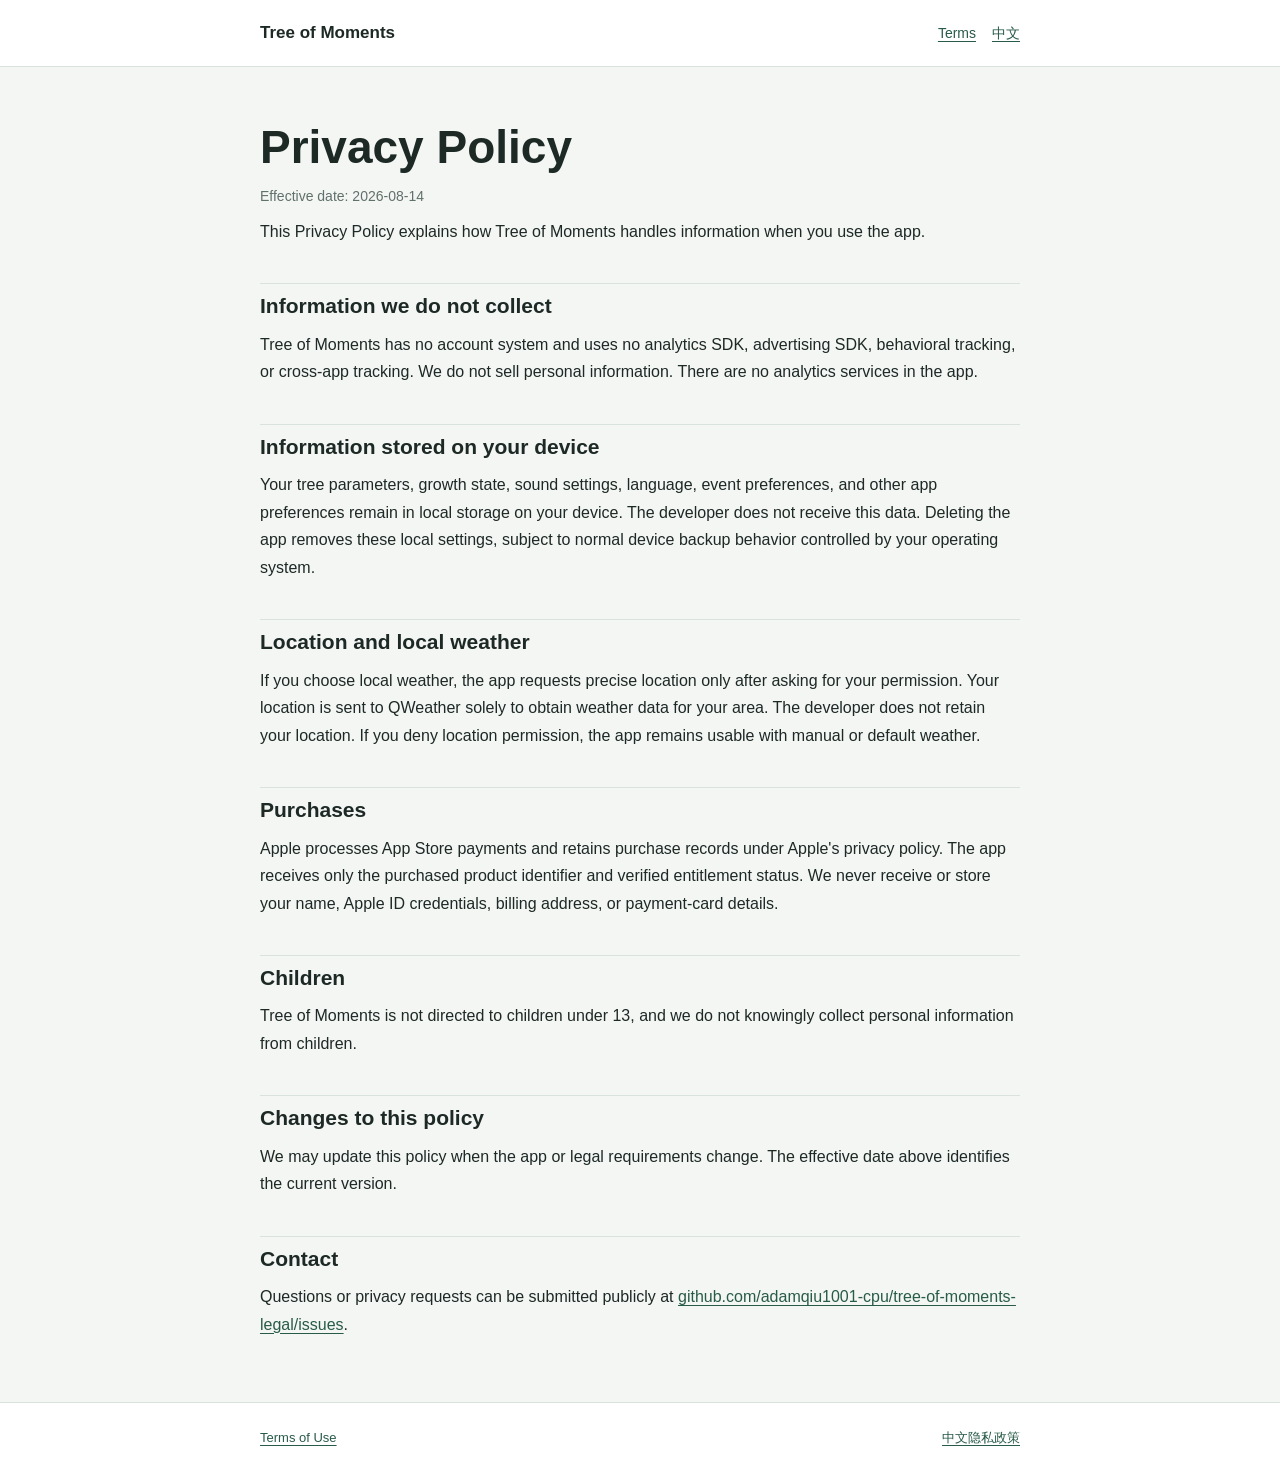
==== en/privacy.html @ 3c872657 "Add English legal pages" ====
<!doctype html>
<html lang="en">
<head>
  <meta charset="utf-8">
  <meta name="viewport" content="width=device-width, initial-scale=1">
  <title>Privacy Policy - Tree of Moments</title>
  <link rel="stylesheet" href="../styles.css">
</head>
<body>
  <header class="site-header">
    <div class="site-header__inner">
      <a class="brand" href="../index.html">Tree of Moments</a>
      <nav class="language-nav" aria-label="Language and document navigation">
        <a href="terms.html">Terms</a><a href="../zh/privacy.html">中文</a>
      </nav>
    </div>
  </header>
  <main class="document">
    <h1>Privacy Policy</h1>
    <p class="effective-date">Effective date: 2026-08-14</p>
    <p>This Privacy Policy explains how Tree of Moments handles information when you use the app.</p>

    <h2>Information we do not collect</h2>
    <p>Tree of Moments has no account system and uses no analytics SDK, advertising SDK, behavioral tracking, or cross-app tracking. We do not sell personal information. There are no analytics services in the app.</p>

    <h2>Information stored on your device</h2>
    <p>Your tree parameters, growth state, sound settings, language, event preferences, and other app preferences remain in local storage on your device. The developer does not receive this data. Deleting the app removes these local settings, subject to normal device backup behavior controlled by your operating system.</p>

    <h2>Location and local weather</h2>
    <p>If you choose local weather, the app requests precise location only after asking for your permission. Your location is sent to QWeather solely to obtain weather data for your area. The developer does not retain your location. If you deny location permission, the app remains usable with manual or default weather.</p>

    <h2>Purchases</h2>
    <p>Apple processes App Store payments and retains purchase records under Apple's privacy policy. The app receives only the purchased product identifier and verified entitlement status. We never receive or store your name, Apple ID credentials, billing address, or payment-card details.</p>

    <h2>Children</h2>
    <p>Tree of Moments is not directed to children under 13, and we do not knowingly collect personal information from children.</p>

    <h2>Changes to this policy</h2>
    <p>We may update this policy when the app or legal requirements change. The effective date above identifies the current version.</p>

    <h2>Contact</h2>
    <p>Questions or privacy requests can be submitted publicly at <a href="https://github.com/adamqiu1001-cpu/tree-of-moments-legal/issues">github.com/adamqiu1001-cpu/tree-of-moments-legal/issues</a>.</p>
  </main>
  <footer class="site-footer"><div class="site-footer__inner"><a href="terms.html">Terms of Use</a><a href="../zh/privacy.html">中文隐私政策</a></div></footer>
</body>
</html>
---- styles.css ----
:root {
  color-scheme: light;
  --ink: #1d2925;
  --muted: #60706a;
  --line: #d9e2dd;
  --paper: #f4f6f4;
  --surface: #ffffff;
  --pine: #285b48;
  --coral: #b96250;
}

* {
  box-sizing: border-box;
}

html {
  background: var(--paper);
}

body {
  margin: 0;
  color: var(--ink);
  font-family: Inter, -apple-system, BlinkMacSystemFont, "Segoe UI", "PingFang SC", "Microsoft YaHei", sans-serif;
  font-size: 16px;
  line-height: 1.72;
  letter-spacing: 0;
}

a {
  color: var(--pine);
  text-underline-offset: 3px;
}

a:hover {
  color: var(--coral);
}

.site-header {
  border-bottom: 1px solid var(--line);
  background: var(--surface);
}

.site-header__inner,
.document,
.site-footer__inner {
  width: min(100% - 40px, 760px);
  margin: 0 auto;
}

.site-header__inner {
  display: flex;
  align-items: center;
  justify-content: space-between;
  min-height: 66px;
  gap: 20px;
}

.brand {
  color: var(--ink);
  font-size: 17px;
  font-weight: 700;
  text-decoration: none;
}

.language-nav {
  display: flex;
  gap: 16px;
  font-size: 14px;
}

.document {
  padding: 54px 0 64px;
}

.document h1 {
  margin: 0 0 8px;
  font-size: clamp(30px, 7vw, 46px);
  line-height: 1.15;
  font-weight: 700;
}

.effective-date {
  margin: 0 0 38px;
  color: var(--muted);
  font-size: 14px;
}

.document h2 {
  margin: 38px 0 10px;
  padding-top: 8px;
  border-top: 1px solid var(--line);
  font-size: 21px;
  line-height: 1.35;
}

.document p,
.document ul {
  margin: 10px 0 0;
}

.document ul {
  padding-left: 23px;
}

.document li + li {
  margin-top: 7px;
}

.notice {
  margin: 28px 0;
  border-left: 4px solid var(--pine);
  padding: 16px 18px;
  background: #eaf1ed;
}

.language-choice {
  display: grid;
  grid-template-columns: repeat(2, minmax(0, 1fr));
  gap: 14px;
  margin-top: 34px;
}

.language-choice a {
  border: 1px solid var(--line);
  border-radius: 7px;
  padding: 20px;
  background: var(--surface);
  color: var(--ink);
  font-weight: 700;
  text-decoration: none;
}

.language-choice a:hover {
  border-color: var(--pine);
  color: var(--pine);
}

.site-footer {
  border-top: 1px solid var(--line);
  background: var(--surface);
  color: var(--muted);
  font-size: 13px;
}

.site-footer__inner {
  display: flex;
  justify-content: space-between;
  gap: 20px;
  padding: 24px 0;
}

@media (max-width: 560px) {
  .site-header__inner,
  .document,
  .site-footer__inner {
    width: min(100% - 28px, 760px);
  }

  .site-header__inner,
  .site-footer__inner {
    align-items: flex-start;
    flex-direction: column;
    padding: 16px 0;
  }

  .document {
    padding: 38px 0 48px;
  }

  .language-choice {
    grid-template-columns: 1fr;
  }
}
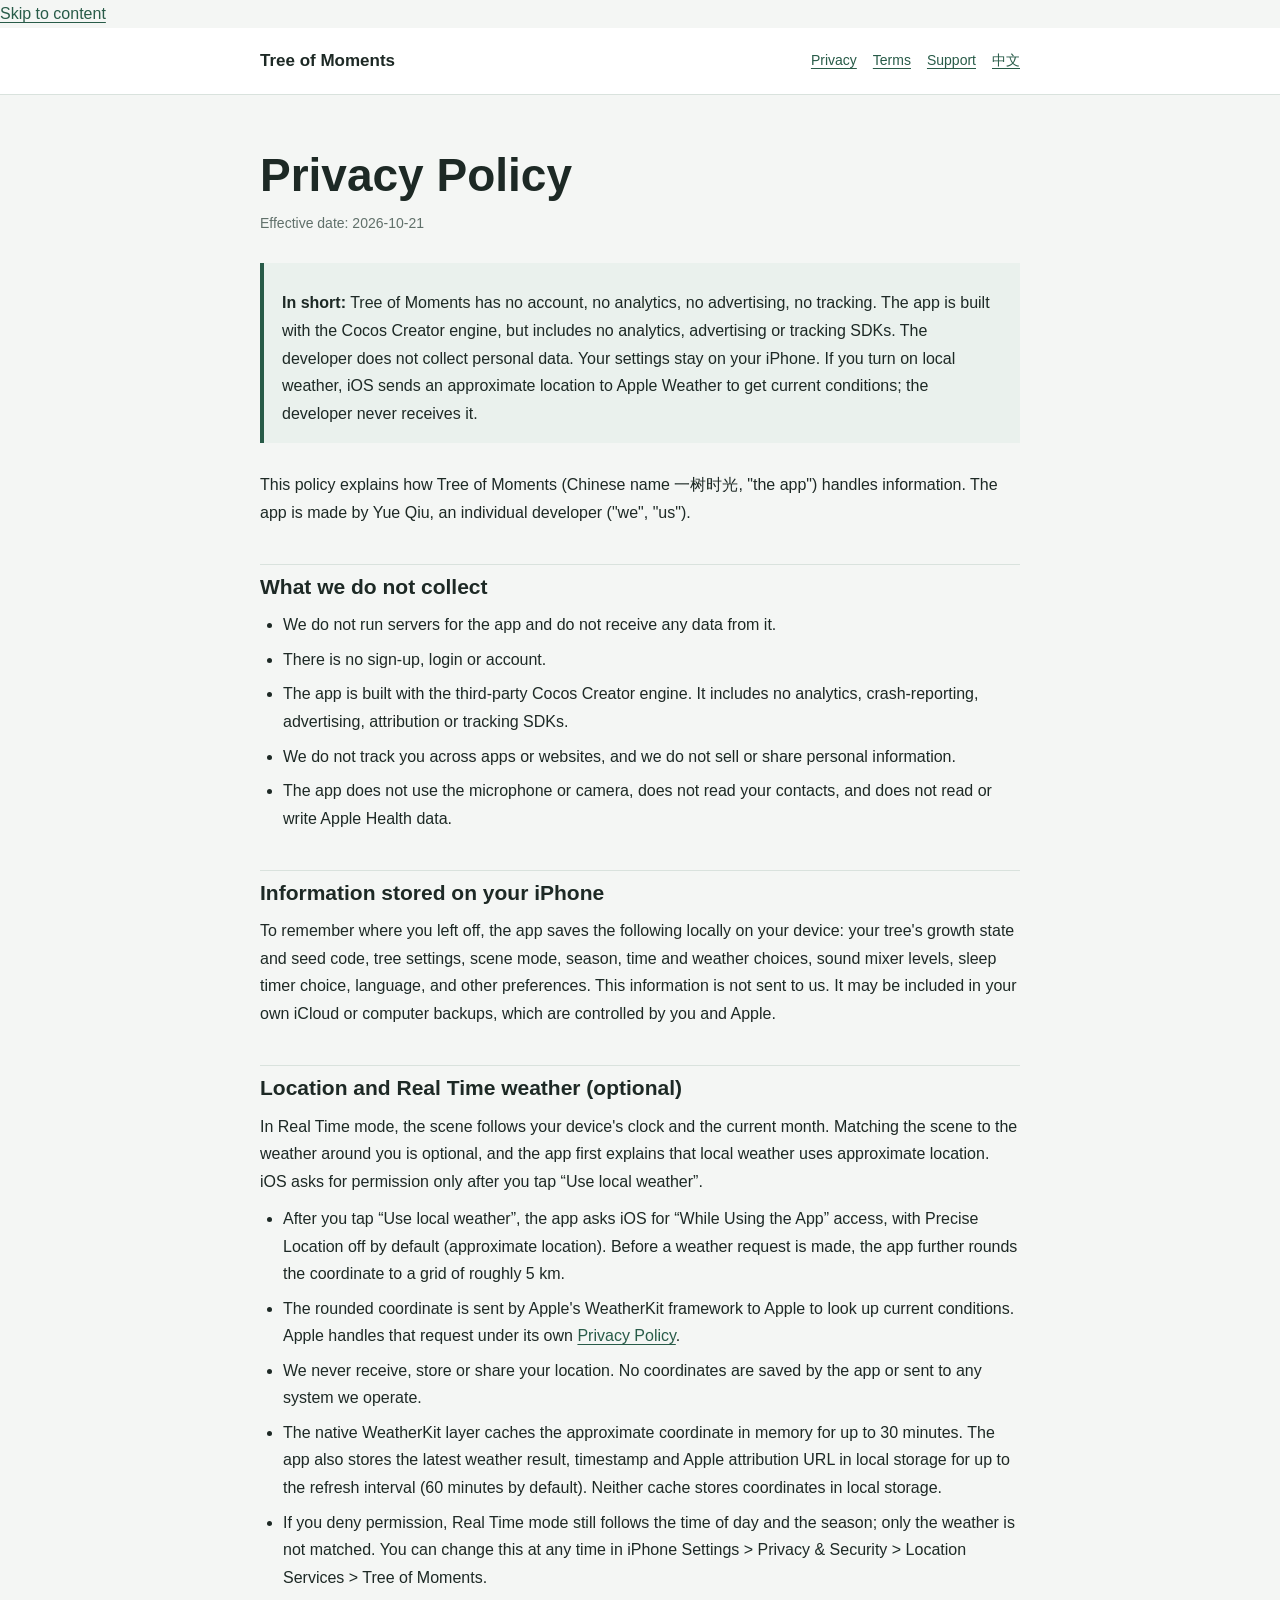
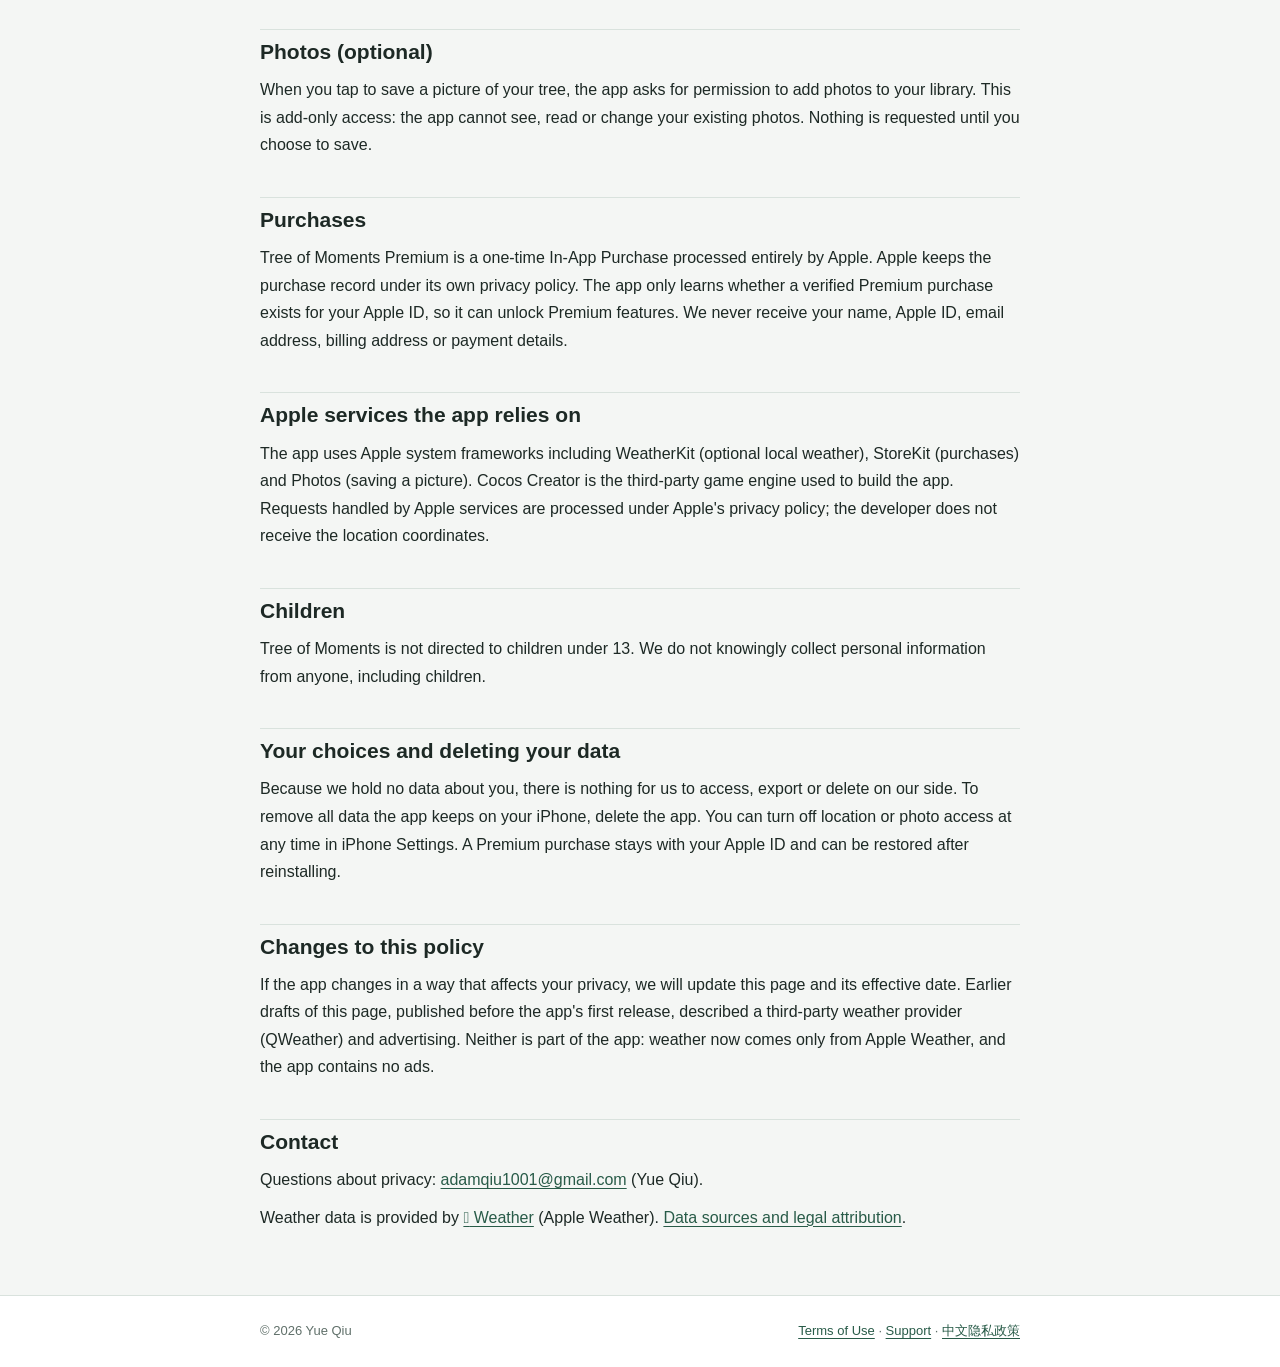
==== commit e2b90372: "Add files via upload Update legal pages for App Store v1" ====
--- a/en/privacy.html
+++ b/en/privacy.html
@@ -4,43 +4,79 @@
   <meta charset="utf-8">
   <meta name="viewport" content="width=device-width, initial-scale=1">
   <title>Privacy Policy - Tree of Moments</title>
+  <meta name="description" content="Privacy Policy for Tree of Moments (一树时光) for iPhone.">
   <link rel="stylesheet" href="../styles.css">
 </head>
 <body>
+  <a class="skip-link" href="#main">Skip to content</a>
   <header class="site-header">
     <div class="site-header__inner">
       <a class="brand" href="../index.html">Tree of Moments</a>
-      <nav class="language-nav" aria-label="Language and document navigation">
-        <a href="terms.html">Terms</a><a href="../zh/privacy.html">中文</a>
+      <nav class="language-nav" aria-label="Document and language navigation">
+        <a href="privacy.html" aria-current="page">Privacy</a>
+        <a href="terms.html">Terms</a>
+        <a href="support.html">Support</a>
+        <a href="../zh/privacy.html" lang="zh-Hans">中文</a>
       </nav>
     </div>
   </header>
-  <main class="document">
+  <main class="document" id="main">
     <h1>Privacy Policy</h1>
-    <p class="effective-date">Effective date: 2026-08-14</p>
-    <p>This Privacy Policy explains how Tree of Moments handles information when you use the app.</p>
+    <p class="effective-date">Effective date: 2026-10-21</p>
 
-    <h2>Information we do not collect</h2>
-    <p>Tree of Moments has no account system and uses no analytics SDK, advertising SDK, behavioral tracking, or cross-app tracking. We do not sell personal information. There are no analytics services in the app.</p>
+    <div class="notice">
+      <p><strong>In short:</strong> Tree of Moments has no account, no analytics, no advertising, no tracking. The app is built with the Cocos Creator engine, but includes no analytics, advertising or tracking SDKs. The developer does not collect personal data. Your settings stay on your iPhone. If you turn on local weather, iOS sends an approximate location to Apple Weather to get current conditions; the developer never receives it.</p>
+    </div>
 
-    <h2>Information stored on your device</h2>
-    <p>Your tree parameters, growth state, sound settings, language, event preferences, and other app preferences remain in local storage on your device. The developer does not receive this data. Deleting the app removes these local settings, subject to normal device backup behavior controlled by your operating system.</p>
+    <p>This policy explains how Tree of Moments (Chinese name 一树时光, "the app") handles information. The app is made by Yue Qiu, an individual developer ("we", "us").</p>
 
-    <h2>Location and local weather</h2>
-    <p>If you choose local weather, the app requests precise location only after asking for your permission. Your location is sent to QWeather solely to obtain weather data for your area. The developer does not retain your location. If you deny location permission, the app remains usable with manual or default weather.</p>
+    <h2>What we do not collect</h2>
+    <ul>
+      <li>We do not run servers for the app and do not receive any data from it.</li>
+      <li>There is no sign-up, login or account.</li>
+      <li>The app is built with the third-party Cocos Creator engine. It includes no analytics, crash-reporting, advertising, attribution or tracking SDKs.</li>
+      <li>We do not track you across apps or websites, and we do not sell or share personal information.</li>
+      <li>The app does not use the microphone or camera, does not read your contacts, and does not read or write Apple Health data.</li>
+    </ul>
+
+    <h2>Information stored on your iPhone</h2>
+    <p>To remember where you left off, the app saves the following locally on your device: your tree's growth state and seed code, tree settings, scene mode, season, time and weather choices, sound mixer levels, sleep timer choice, language, and other preferences. This information is not sent to us. It may be included in your own iCloud or computer backups, which are controlled by you and Apple.</p>
+
+    <h2>Location and Real Time weather (optional)</h2>
+    <p>In Real Time mode, the scene follows your device's clock and the current month. Matching the scene to the weather around you is optional, and the app first explains that local weather uses approximate location. iOS asks for permission only after you tap “Use local weather”.</p>
+    <ul>
+      <li>After you tap “Use local weather”, the app asks iOS for “While Using the App” access, with Precise Location off by default (approximate location). Before a weather request is made, the app further rounds the coordinate to a grid of roughly 5&nbsp;km.</li>
+      <li>The rounded coordinate is sent by Apple's WeatherKit framework to Apple to look up current conditions. Apple handles that request under its own <a href="https://www.apple.com/legal/privacy/">Privacy Policy</a>.</li>
+      <li>We never receive, store or share your location. No coordinates are saved by the app or sent to any system we operate.</li>
+      <li>The native WeatherKit layer caches the approximate coordinate in memory for up to 30 minutes. The app also stores the latest weather result, timestamp and Apple attribution URL in local storage for up to the refresh interval (60 minutes by default). Neither cache stores coordinates in local storage.</li>
+      <li>If you deny permission, Real Time mode still follows the time of day and the season; only the weather is not matched. You can change this at any time in iPhone Settings &gt; Privacy &amp; Security &gt; Location Services &gt; Tree of Moments.</li>
+    </ul>
+
+    <h2>Photos (optional)</h2>
+    <p>When you tap to save a picture of your tree, the app asks for permission to add photos to your library. This is add-only access: the app cannot see, read or change your existing photos. Nothing is requested until you choose to save.</p>
 
     <h2>Purchases</h2>
-    <p>Apple processes App Store payments and retains purchase records under Apple's privacy policy. The app receives only the purchased product identifier and verified entitlement status. We never receive or store your name, Apple ID credentials, billing address, or payment-card details.</p>
+    <p>Tree of Moments Premium is a one-time In-App Purchase processed entirely by Apple. Apple keeps the purchase record under its own privacy policy. The app only learns whether a verified Premium purchase exists for your Apple ID, so it can unlock Premium features. We never receive your name, Apple ID, email address, billing address or payment details.</p>
+
+    <h2>Apple services the app relies on</h2>
+    <p>The app uses Apple system frameworks including WeatherKit (optional local weather), StoreKit (purchases) and Photos (saving a picture). Cocos Creator is the third-party game engine used to build the app. Requests handled by Apple services are processed under Apple's privacy policy; the developer does not receive the location coordinates.</p>
 
     <h2>Children</h2>
-    <p>Tree of Moments is not directed to children under 13, and we do not knowingly collect personal information from children.</p>
+    <p>Tree of Moments is not directed to children under 13. We do not knowingly collect personal information from anyone, including children.</p>
+
+    <h2>Your choices and deleting your data</h2>
+    <p>Because we hold no data about you, there is nothing for us to access, export or delete on our side. To remove all data the app keeps on your iPhone, delete the app. You can turn off location or photo access at any time in iPhone Settings. A Premium purchase stays with your Apple ID and can be restored after reinstalling.</p>
 
     <h2>Changes to this policy</h2>
-    <p>We may update this policy when the app or legal requirements change. The effective date above identifies the current version.</p>
+    <p>If the app changes in a way that affects your privacy, we will update this page and its effective date. Earlier drafts of this page, published before the app's first release, described a third-party weather provider (QWeather) and advertising. Neither is part of the app: weather now comes only from Apple Weather, and the app contains no ads.</p>
 
     <h2>Contact</h2>
-    <p>Questions or privacy requests can be submitted publicly at <a href="https://github.com/adamqiu1001-cpu/tree-of-moments-legal/issues">github.com/adamqiu1001-cpu/tree-of-moments-legal/issues</a>.</p>
+    <p>Questions about privacy: <a href="mailto:adamqiu1001@gmail.com">adamqiu1001@gmail.com</a> (Yue Qiu).</p>
+
+    <p class="attribution">Weather data is provided by <a href="https://weatherkit.apple.com/legal-attribution.html" aria-label="Apple Weather - data sources and legal attribution"><span aria-hidden="true">&#xF8FF;</span>&nbsp;Weather</a> (Apple Weather). <a href="https://weatherkit.apple.com/legal-attribution.html">Data sources and legal attribution</a>.</p>
   </main>
-  <footer class="site-footer"><div class="site-footer__inner"><a href="terms.html">Terms of Use</a><a href="../zh/privacy.html">中文隐私政策</a></div></footer>
+  <footer class="site-footer">
+    <div class="site-footer__inner"><span>&copy; 2026 Yue Qiu</span><span><a href="terms.html">Terms of Use</a> &middot; <a href="support.html">Support</a> &middot; <a href="../zh/privacy.html" lang="zh-Hans">中文隐私政策</a></span></div>
+  </footer>
 </body>
 </html>
